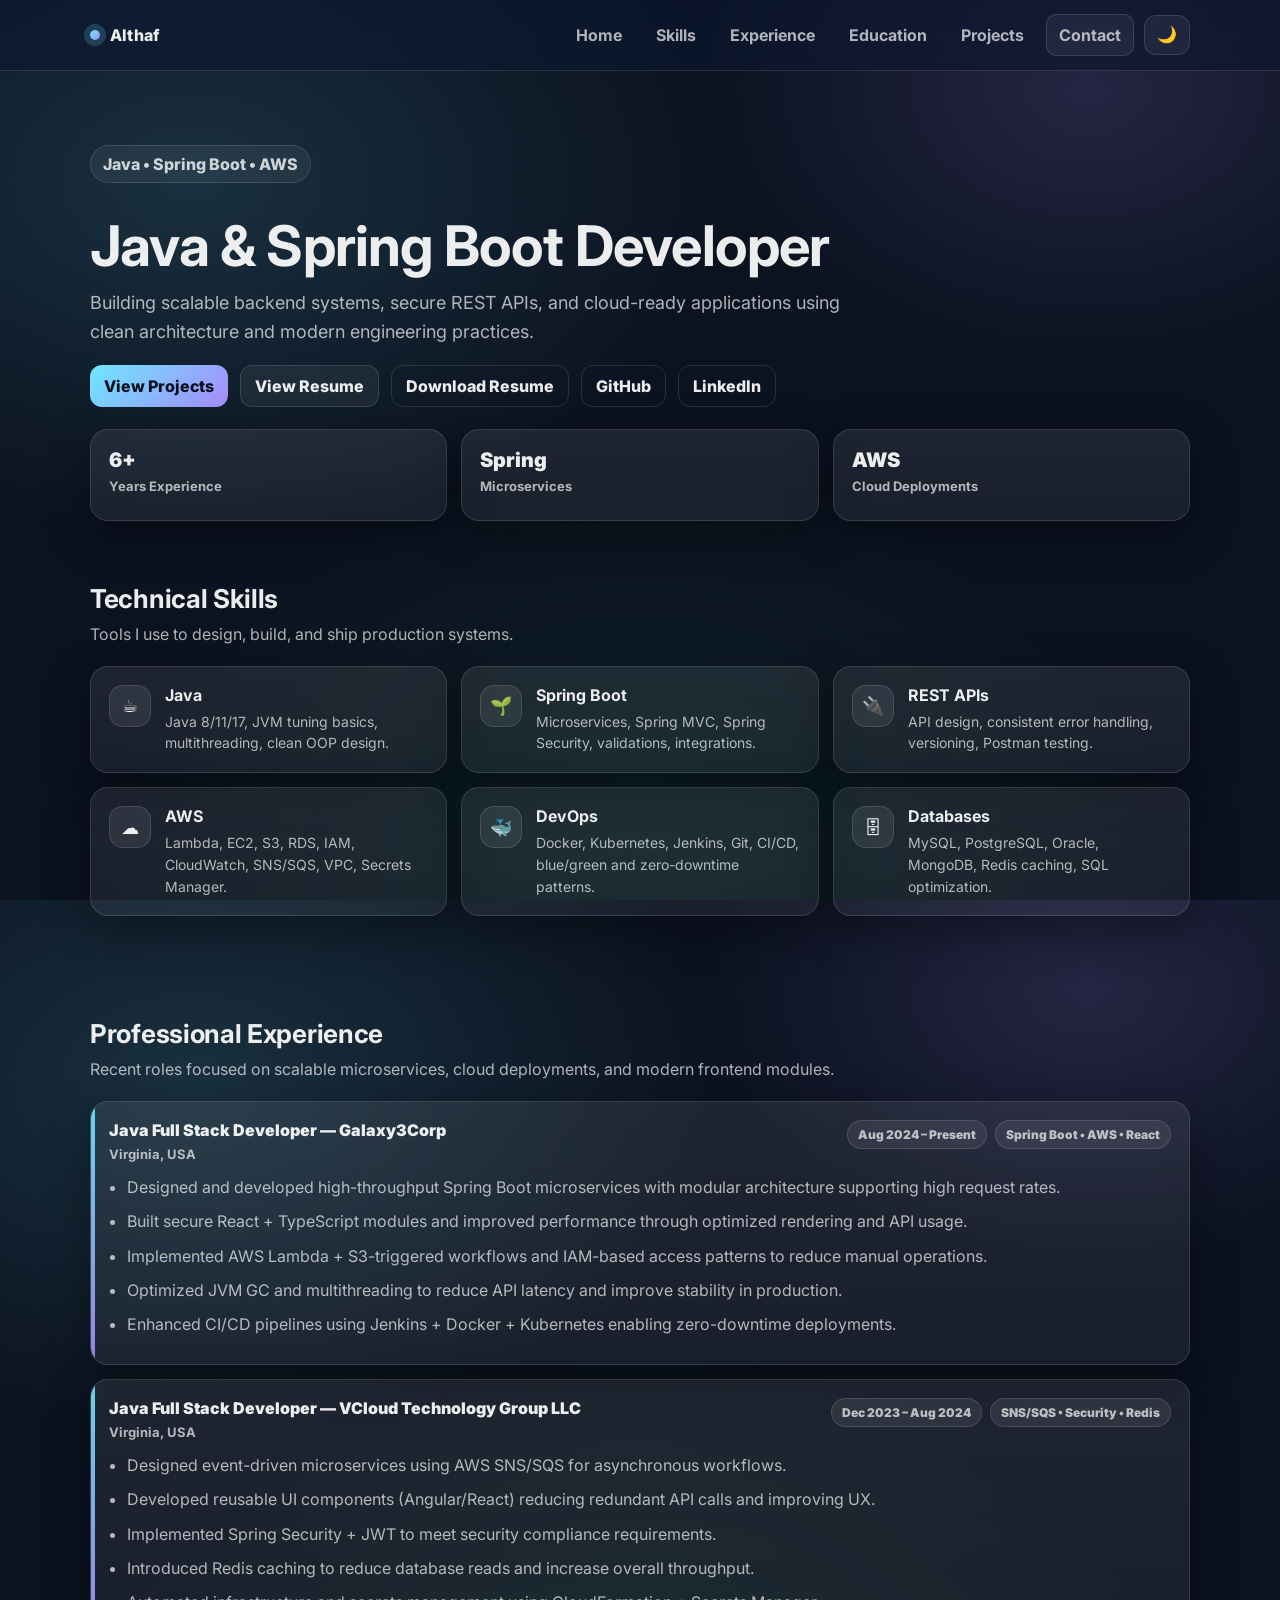
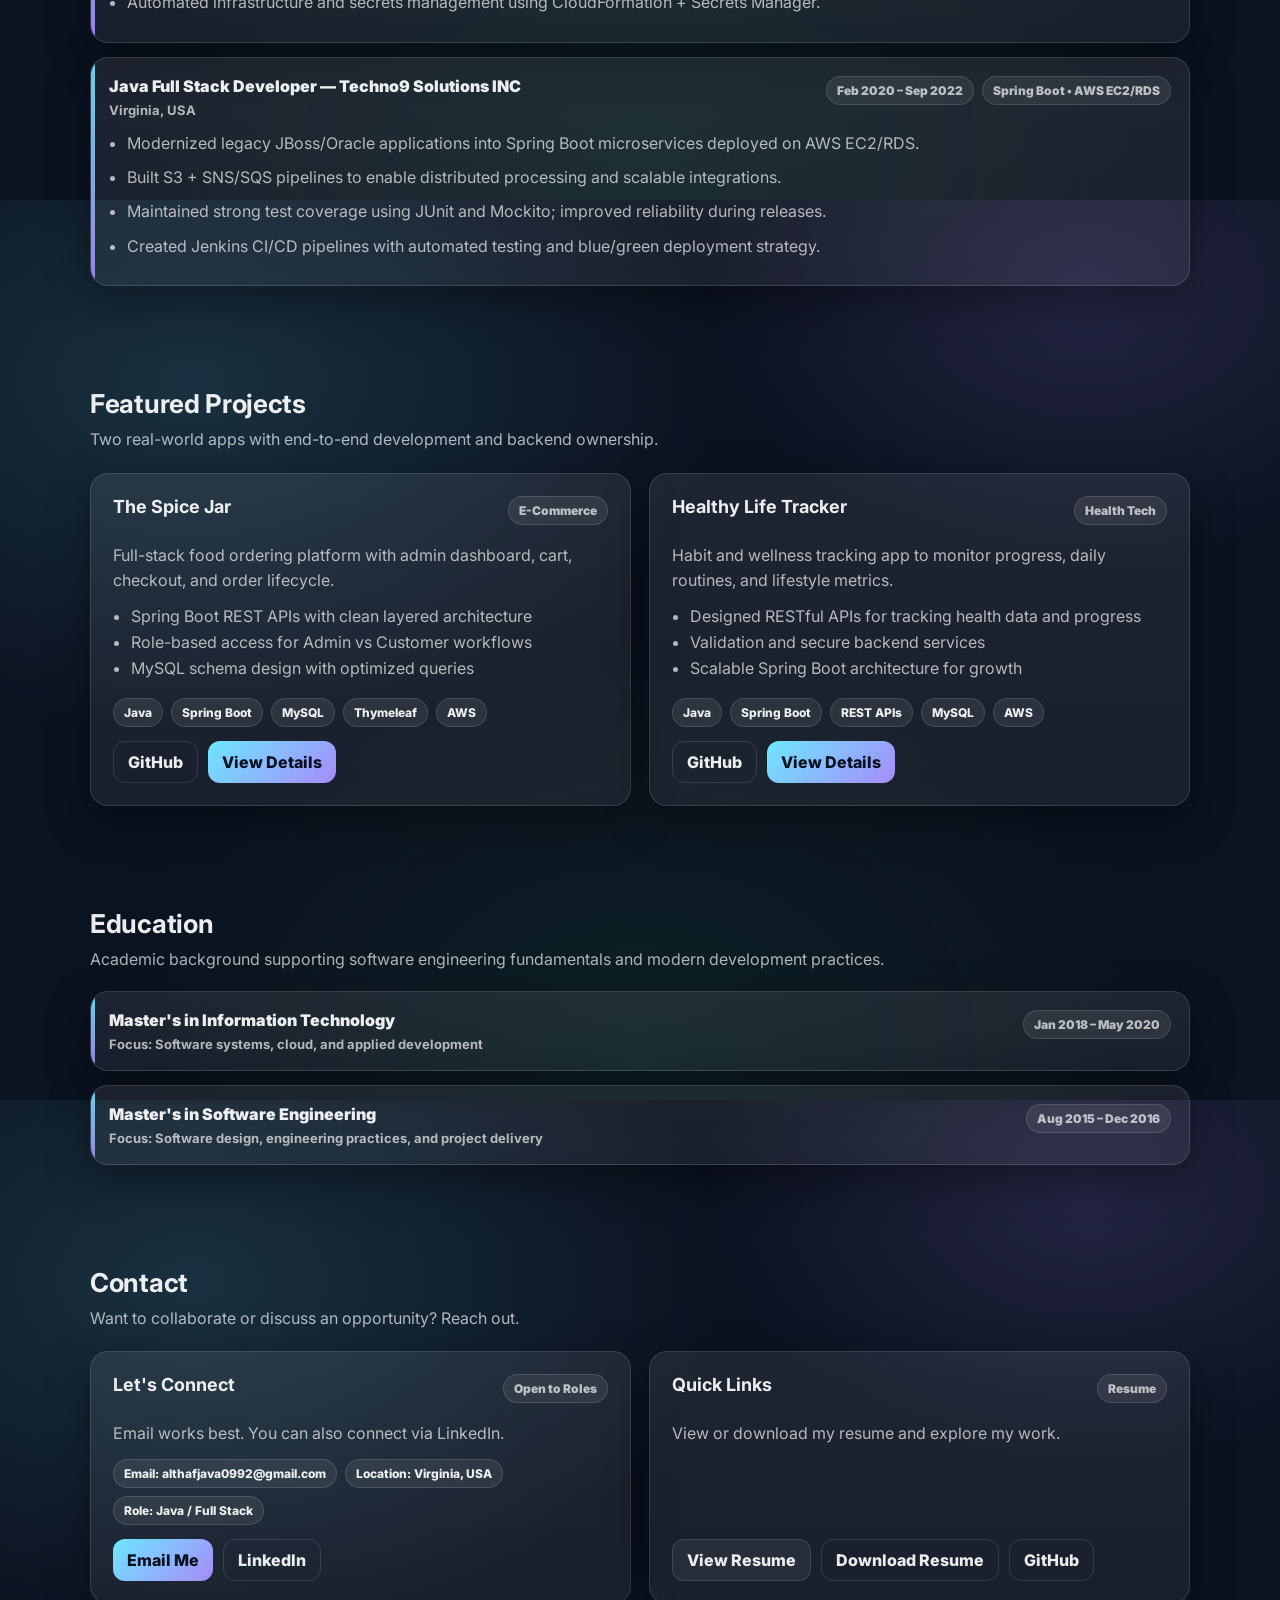
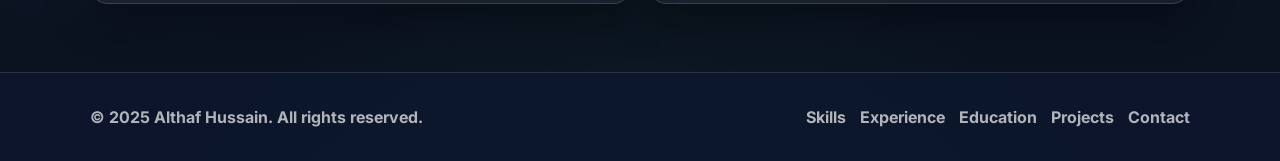
==== index.html @ b6ae2d22 "added github page coded" ====
<!DOCTYPE html>
<html lang="en">
<head>
    <meta charset="UTF-8" />
    <meta name="viewport" content="width=device-width, initial-scale=1.0" />
    <title>Althaf | Java & Spring Boot Developer</title>

    <link rel="preconnect" href="https://fonts.googleapis.com" />
    <link rel="preconnect" href="https://fonts.gstatic.com" crossorigin />
    <link href="https://fonts.googleapis.com/css2?family=Inter:wght@400;600;700&display=swap" rel="stylesheet" />

    <style>
        :root{
            --bg:#0b1220;
            --bg2:#0d1730;
            --card:rgba(255,255,255,.06);
            --card2:rgba(255,255,255,.08);
            --border:rgba(255,255,255,.12);
            --text:rgba(255,255,255,.92);
            --muted:rgba(255,255,255,.68);
            --accent:#6ee7ff;
            --accent2:#a78bfa;
            --shadow:0 14px 44px rgba(0,0,0,.35);
            --radius:18px;
            --ring:rgba(110,231,255,.22);
        }

        [data-theme="light"]{
            --bg:#f7f8fc;
            --bg2:#ffffff;
            --card:rgba(10,20,40,.05);
            --card2:rgba(10,20,40,.07);
            --border:rgba(10,20,40,.12);
            --text:rgba(10,20,40,.92);
            --muted:rgba(10,20,40,.62);
            --shadow:0 14px 44px rgba(10,20,40,.12);
            --ring:rgba(10,20,40,.14);
        }

        *{box-sizing:border-box}
        html,body{height:100%}
        body{
            margin:0;
            font-family:Inter,system-ui,-apple-system,Segoe UI,Roboto,Arial,sans-serif;
            color:var(--text);
            overflow-x:hidden;
            background:
                    radial-gradient(900px 600px at 15% 20%, rgba(110,231,255,.14), transparent 60%),
                    radial-gradient(700px 500px at 85% 10%, rgba(167,139,250,.16), transparent 55%),
                    radial-gradient(900px 700px at 50% 95%, rgba(34,197,94,.08), transparent 60%),
                    var(--bg);
        }

        a{color:inherit;text-decoration:none}
        .container{width:min(1100px,92%);margin:0 auto}
        .sr-only{position:absolute;left:-9999px}

        /* NAVBAR */
        .navbar{
            position:sticky;top:0;z-index:50;
            backdrop-filter:blur(14px);
            background:color-mix(in srgb, var(--bg2) 65%, transparent);
            border-bottom:1px solid var(--border);
        }
        .nav-container{
            display:flex;align-items:center;justify-content:space-between;
            padding:14px 0;
            gap:14px;
        }
        .brand{
            display:flex;align-items:center;gap:10px;font-weight:800;
            letter-spacing:.2px;
        }
        .brand-dot{
            width:10px;height:10px;border-radius:999px;
            background:linear-gradient(135deg,var(--accent),var(--accent2));
            box-shadow:0 0 0 6px color-mix(in srgb, var(--accent) 18%, transparent);
        }
        .nav-links{
            display:flex;align-items:center;gap:10px;flex-wrap:wrap;
            justify-content:flex-end;
        }
        .nav-links a{
            color:var(--muted);
            font-weight:700;
            padding:10px 12px;
            border-radius:10px;
            transition:all .2s ease;
        }
        .nav-links a:hover{color:var(--text);background:var(--card)}
        .nav-actions{display:flex;gap:10px;align-items:center}

        /* Buttons */
        .btn{
            display:inline-flex;align-items:center;justify-content:center;gap:8px;
            padding:10px 14px;border-radius:12px;
            font-weight:800;
            border:1px solid var(--border);
            background:var(--card);
            transition:transform .15s ease, background .2s ease, border-color .2s ease;
            cursor:pointer;
            user-select:none;
        }
        .btn:hover{transform:translateY(-1px);background:var(--card2)}
        .btn.primary{
            border:none;color:#07111f;
            background:linear-gradient(135deg,var(--accent),var(--accent2));
        }
        .btn.ghost{background:transparent}
        .btn:focus{outline:none;box-shadow:0 0 0 4px var(--ring)}

        /* Toggle */
        .toggle{
            width:46px;height:40px;
            border-radius:12px;border:1px solid var(--border);
            background:var(--card);
            display:inline-flex;align-items:center;justify-content:center;
            cursor:pointer;
            transition:background .2s ease;
        }
        .toggle:hover{background:var(--card2)}
        .toggle span{font-size:16px;line-height:1}

        /* HERO */
        .hero{padding:58px 0 28px}
        .badge{
            display:inline-block;
            padding:8px 12px;border-radius:999px;
            border:1px solid var(--border);
            background:var(--card);
            font-weight:800;
            color:color-mix(in srgb, var(--text) 85%, transparent);
        }
        h1{
            font-size:clamp(34px,5vw,56px);
            margin:18px 0 12px;
            line-height:1.05;
            letter-spacing:-.8px;
        }
        .subtitle{
            max-width:780px;
            color:var(--muted);
            font-size:18px;
            line-height:1.65;
            margin:0;
        }
        .cta-row{display:flex;gap:12px;flex-wrap:wrap;margin-top:18px}

        .stats{
            margin-top:22px;
            display:grid;
            grid-template-columns:repeat(auto-fit,minmax(240px,1fr));
            gap:14px;
        }
        .stat{
            border:1px solid var(--border);
            background:linear-gradient(180deg, var(--card2), var(--card));
            border-radius:var(--radius);
            padding:18px;
            box-shadow:var(--shadow);
            min-height:92px;
        }
        .stat-number{font-size:20px;font-weight:900}
        .stat-label{margin-top:6px;color:var(--muted);font-weight:700;font-size:13px}

        /* SECTIONS */
        .section{padding:34px 0 68px}
        .section-head{margin-bottom:16px}
        .section-head h2{margin:0;font-size:26px;letter-spacing:-.3px}
        .section-head p{margin:8px 0 0;color:var(--muted);line-height:1.6}

        /* Skills */
        .skills-grid{
            display:grid;
            grid-template-columns:repeat(auto-fit,minmax(280px,1fr));
            gap:14px;margin-top:18px;
        }
        .skill-card{
            display:flex;gap:14px;
            padding:18px;
            border-radius:var(--radius);
            border:1px solid var(--border);
            background:linear-gradient(180deg, var(--card2), var(--card));
            box-shadow:var(--shadow);
            min-height:96px;
            transition:transform .15s ease, border-color .2s ease;
        }
        .skill-card:hover{
            transform:translateY(-2px);
            border-color:color-mix(in srgb, var(--text) 20%, var(--border));
        }
        .icon{
            width:42px;height:42px;flex:0 0 42px;
            border-radius:14px;
            display:flex;align-items:center;justify-content:center;
            border:1px solid var(--border);
            background:var(--card2);
            font-size:18px;
        }
        .skill-card h3{margin:0 0 6px;font-size:16px}
        .skill-card p{margin:0;color:var(--muted);font-size:14px;line-height:1.55}

        /* Projects */
        .projects-grid{
            display:grid;
            grid-template-columns:repeat(auto-fit,minmax(320px,1fr));
            gap:18px;margin-top:20px;
        }
        .project-card{
            border:1px solid var(--border);
            background:linear-gradient(180deg, var(--card2), var(--card));
            border-radius:var(--radius);
            padding:22px;
            box-shadow:var(--shadow);
            display:flex;flex-direction:column;
            transition:transform .15s ease, border-color .2s ease;
        }
        .project-card:hover{
            transform:translateY(-2px);
            border-color:color-mix(in srgb, var(--text) 20%, var(--border));
        }
        .project-header{
            display:flex;justify-content:space-between;align-items:flex-start;
            gap:12px;margin-bottom:8px;
        }
        .project-header h3{margin:0;font-size:18px}
        .project-tag{
            font-size:12px;font-weight:900;
            padding:6px 10px;border-radius:999px;
            background:var(--card2);
            border:1px solid var(--border);
            color:var(--muted);
            white-space:nowrap;
        }
        .project-desc{color:var(--muted);line-height:1.6;margin:10px 0 12px}
        .project-points{margin:0 0 14px;padding-left:18px;color:var(--muted)}
        .project-points li{margin-bottom:6px}
        .tech-stack{display:flex;flex-wrap:wrap;gap:8px;margin:0 0 14px}
        .chip{
            font-size:12px;font-weight:800;
            padding:6px 10px;border-radius:999px;
            border:1px solid var(--border);
            background:var(--card2);
        }
        .project-actions{display:flex;gap:10px;flex-wrap:wrap;margin-top:auto}

        /* NEW: Experience + Education (timeline cards) */
        .timeline{
            margin-top:18px;
            display:grid;
            gap:14px;
        }
        .timeline-item{
            border:1px solid var(--border);
            background:linear-gradient(180deg, var(--card2), var(--card));
            border-radius:var(--radius);
            padding:18px;
            box-shadow:var(--shadow);
            position:relative;
            overflow:hidden;
        }
        .timeline-item::before{
            content:"";
            position:absolute;
            left:0;top:0;bottom:0;
            width:4px;
            background:linear-gradient(180deg,var(--accent),var(--accent2));
            opacity:.9;
        }
        .role-row{
            display:flex;
            justify-content:space-between;
            align-items:flex-start;
            gap:14px;
            flex-wrap:wrap;
        }
        .role-title{margin:0;font-size:16px;font-weight:900}
        .role-sub{
            margin:6px 0 0;
            color:var(--muted);
            font-weight:700;
            font-size:13px;
        }
        .role-meta{
            display:flex;
            gap:8px;
            flex-wrap:wrap;
            align-items:center;
            justify-content:flex-end;
        }
        .pill{
            font-size:12px;
            font-weight:900;
            padding:6px 10px;
            border-radius:999px;
            border:1px solid var(--border);
            background:var(--card2);
            color:var(--muted);
            white-space:nowrap;
        }
        .bullets{
            margin:12px 0 0;
            padding-left:18px;
            color:var(--muted);
            line-height:1.65;
        }
        .bullets li{margin-bottom:8px}

        /* Footer */
        .footer{
            border-top:1px solid var(--border);
            background:color-mix(in srgb, var(--bg2) 70%, transparent);
        }
        .footer-inner{
            display:flex;justify-content:space-between;align-items:center;
            gap:14px;flex-wrap:wrap;
            padding:18px 0;
            color:var(--muted);
            font-weight:700;
        }
        .footer-links{display:flex;gap:14px;flex-wrap:wrap}
        .footer-links a:hover{color:var(--text)}

        @media (max-width: 720px){ .nav-links a:not(.btn){display:none} }
    </style>
</head>

<body>
<header class="navbar">
    <div class="container nav-container">
        <a class="brand" href="#home">
            <span class="brand-dot"></span>
            <span>Althaf</span>
        </a>

        <div class="nav-actions">
            <nav class="nav-links" aria-label="Primary">
                <a href="#home">Home</a>
                <a href="#skills">Skills</a>
                <a href="#experience">Experience</a>
                <a href="#education">Education</a>
                <a href="projects.html">Projects</a>
                <a href="contact.html" class="btn">Contact</a>
            </nav>

            <button id="themeToggle" class="toggle" aria-label="Toggle dark/light mode" title="Toggle theme">
                <span id="themeIcon">🌙</span>
            </button>
        </div>
    </div>
</header>

<main id="home">
    <!-- HERO -->
    <section class="hero">
        <div class="container">
            <p class="badge">Java • Spring Boot • AWS</p>
            <h1>Java & Spring Boot Developer</h1>
            <p class="subtitle">
                Building scalable backend systems, secure REST APIs, and cloud-ready applications using clean architecture and modern engineering practices.
            </p>

            <div class="cta-row">
                <a class="btn primary" href="projects.html">View Projects</a>
                <a class="btn" href="resume/Althaf_Hussain_Shaik_Modern_Format.pdf" target="_blank" rel="noopener">View Resume</a>
                <a class="btn ghost" href="resume/Althaf_Hussain_Shaik_Modern_Format.pdf" download>Download Resume</a>
                <a class="btn ghost" href="https://github.com/althafshaik0992" target="_blank" rel="noopener">GitHub</a>
                <a class="btn ghost" href="https://www.linkedin.com/in/althaf-hussain-shaik" target="_blank" rel="noopener">LinkedIn</a>
            </div>

            <div class="stats">
                <div class="stat">
                    <div class="stat-number">6+</div>
                    <div class="stat-label">Years Experience</div>
                </div>
                <div class="stat">
                    <div class="stat-number">Spring</div>
                    <div class="stat-label">Microservices</div>
                </div>
                <div class="stat">
                    <div class="stat-number">AWS</div>
                    <div class="stat-label">Cloud Deployments</div>
                </div>
            </div>
        </div>
    </section>

    <!-- SKILLS -->
    <section class="section" id="skills">
        <div class="container">
            <div class="section-head">
                <h2>Technical Skills</h2>
                <p>Tools I use to design, build, and ship production systems.</p>
            </div>

            <div class="skills-grid">
                <div class="skill-card">
                    <div class="icon">☕</div>
                    <div>
                        <h3>Java</h3>
                        <p>Java 8/11/17, JVM tuning basics, multithreading, clean OOP design.</p>
                    </div>
                </div>

                <div class="skill-card">
                    <div class="icon">🌱</div>
                    <div>
                        <h3>Spring Boot</h3>
                        <p>Microservices, Spring MVC, Spring Security, validations, integrations.</p>
                    </div>
                </div>

                <div class="skill-card">
                    <div class="icon">🔌</div>
                    <div>
                        <h3>REST APIs</h3>
                        <p>API design, consistent error handling, versioning, Postman testing.</p>
                    </div>
                </div>

                <div class="skill-card">
                    <div class="icon">☁</div>
                    <div>
                        <h3>AWS</h3>
                        <p>Lambda, EC2, S3, RDS, IAM, CloudWatch, SNS/SQS, VPC, Secrets Manager.</p>
                    </div>
                </div>

                <div class="skill-card">
                    <div class="icon">🐳</div>
                    <div>
                        <h3>DevOps</h3>
                        <p>Docker, Kubernetes, Jenkins, Git, CI/CD, blue/green and zero-downtime patterns.</p>
                    </div>
                </div>

                <div class="skill-card">
                    <div class="icon">🗄</div>
                    <div>
                        <h3>Databases</h3>
                        <p>MySQL, PostgreSQL, Oracle, MongoDB, Redis caching, SQL optimization.</p>
                    </div>
                </div>
            </div>
        </div>
    </section>

    <!-- EXPERIENCE -->
    <section class="section" id="experience">
        <div class="container">
            <div class="section-head">
                <h2>Professional Experience</h2>
                <p>Recent roles focused on scalable microservices, cloud deployments, and modern frontend modules.</p>
            </div>

            <div class="timeline">
                <div class="timeline-item">
                    <div class="role-row">
                        <div>
                            <h3 class="role-title">Java Full Stack Developer — Galaxy3Corp</h3>
                            <div class="role-sub">Virginia, USA</div>
                        </div>
                        <div class="role-meta">
                            <span class="pill">Aug 2024 – Present</span>
                            <span class="pill">Spring Boot • AWS • React</span>
                        </div>
                    </div>
                    <ul class="bullets">
                        <li>Designed and developed high-throughput Spring Boot microservices with modular architecture supporting high request rates.</li>
                        <li>Built secure React + TypeScript modules and improved performance through optimized rendering and API usage.</li>
                        <li>Implemented AWS Lambda + S3-triggered workflows and IAM-based access patterns to reduce manual operations.</li>
                        <li>Optimized JVM GC and multithreading to reduce API latency and improve stability in production.</li>
                        <li>Enhanced CI/CD pipelines using Jenkins + Docker + Kubernetes enabling zero-downtime deployments.</li>
                    </ul>
                </div>

                <div class="timeline-item">
                    <div class="role-row">
                        <div>
                            <h3 class="role-title">Java Full Stack Developer — VCloud Technology Group LLC</h3>
                            <div class="role-sub">Virginia, USA</div>
                        </div>
                        <div class="role-meta">
                            <span class="pill">Dec 2023 – Aug 2024</span>
                            <span class="pill">SNS/SQS • Security • Redis</span>
                        </div>
                    </div>
                    <ul class="bullets">
                        <li>Designed event-driven microservices using AWS SNS/SQS for asynchronous workflows.</li>
                        <li>Developed reusable UI components (Angular/React) reducing redundant API calls and improving UX.</li>
                        <li>Implemented Spring Security + JWT to meet security compliance requirements.</li>
                        <li>Introduced Redis caching to reduce database reads and increase overall throughput.</li>
                        <li>Automated infrastructure and secrets management using CloudFormation + Secrets Manager.</li>
                    </ul>
                </div>

                <div class="timeline-item">
                    <div class="role-row">
                        <div>
                            <h3 class="role-title">Java Full Stack Developer — Techno9 Solutions INC</h3>
                            <div class="role-sub">Virginia, USA</div>
                        </div>
                        <div class="role-meta">
                            <span class="pill">Feb 2020 – Sep 2022</span>
                            <span class="pill">Spring Boot • AWS EC2/RDS</span>
                        </div>
                    </div>
                    <ul class="bullets">
                        <li>Modernized legacy JBoss/Oracle applications into Spring Boot microservices deployed on AWS EC2/RDS.</li>
                        <li>Built S3 + SNS/SQS pipelines to enable distributed processing and scalable integrations.</li>
                        <li>Maintained strong test coverage using JUnit and Mockito; improved reliability during releases.</li>
                        <li>Created Jenkins CI/CD pipelines with automated testing and blue/green deployment strategy.</li>
                    </ul>
                </div>
            </div>
        </div>
    </section>

    <!-- PROJECTS -->
    <section class="section" id="projects">
        <div class="container">
            <div class="section-head">
                <h2>Featured Projects</h2>
                <p>Two real-world apps with end-to-end development and backend ownership.</p>
            </div>

            <div class="projects-grid">
                <!-- Project 1 -->
                <article class="project-card">
                    <div class="project-header">
                        <h3>The Spice Jar</h3>
                        <span class="project-tag">E-Commerce</span>
                    </div>

                    <p class="project-desc">
                        Full-stack food ordering platform with admin dashboard, cart, checkout, and order lifecycle.
                    </p>

                    <ul class="project-points">
                        <li>Spring Boot REST APIs with clean layered architecture</li>
                        <li>Role-based access for Admin vs Customer workflows</li>
                        <li>MySQL schema design with optimized queries</li>
                    </ul>

                    <div class="tech-stack">
                        <span class="chip">Java</span>
                        <span class="chip">Spring Boot</span>
                        <span class="chip">MySQL</span>
                        <span class="chip">Thymeleaf</span>
                        <span class="chip">AWS</span>
                    </div>

                    <div class="project-actions">
                        <a class="btn ghost" href="https://github.com/althafshaik0992" target="_blank" rel="noopener">GitHub</a>
                        <a class="btn primary" href="projects.html">View Details</a>
                    </div>
                </article>

                <!-- Project 2 -->
                <article class="project-card">
                    <div class="project-header">
                        <h3>Healthy Life Tracker</h3>
                        <span class="project-tag">Health Tech</span>
                    </div>

                    <p class="project-desc">
                        Habit and wellness tracking app to monitor progress, daily routines, and lifestyle metrics.
                    </p>

                    <ul class="project-points">
                        <li>Designed RESTful APIs for tracking health data and progress</li>
                        <li>Validation and secure backend services</li>
                        <li>Scalable Spring Boot architecture for growth</li>
                    </ul>

                    <div class="tech-stack">
                        <span class="chip">Java</span>
                        <span class="chip">Spring Boot</span>
                        <span class="chip">REST APIs</span>
                        <span class="chip">MySQL</span>
                        <span class="chip">AWS</span>
                    </div>

                    <div class="project-actions">
                        <a class="btn ghost" href="https://github.com/althafshaik0992" target="_blank" rel="noopener">GitHub</a>
                        <a class="btn primary" href="projects.html">View Details</a>
                    </div>
                </article>
            </div>
        </div>
    </section>

    <!-- EDUCATION -->
    <section class="section" id="education">
        <div class="container">
            <div class="section-head">
                <h2>Education</h2>
                <p>Academic background supporting software engineering fundamentals and modern development practices.</p>
            </div>

            <div class="timeline">
                <div class="timeline-item">
                    <div class="role-row">
                        <div>
                            <h3 class="role-title">Master's in Information Technology</h3>
                            <div class="role-sub">Focus: Software systems, cloud, and applied development</div>
                        </div>
                        <div class="role-meta">
                            <span class="pill">Jan 2018 – May 2020</span>
                        </div>
                    </div>
                </div>

                <div class="timeline-item">
                    <div class="role-row">
                        <div>
                            <h3 class="role-title">Master's in Software Engineering</h3>
                            <div class="role-sub">Focus: Software design, engineering practices, and project delivery</div>
                        </div>
                        <div class="role-meta">
                            <span class="pill">Aug 2015 – Dec 2016</span>
                        </div>
                    </div>
                </div>
            </div>
        </div>
    </section>

    <!-- CONTACT -->
    <section class="section" id="contact">
        <div class="container">
            <div class="section-head">
                <h2>Contact</h2>
                <p>Want to collaborate or discuss an opportunity? Reach out.</p>
            </div>

            <div class="projects-grid">
                <div class="project-card">
                    <div class="project-header">
                        <h3>Let's Connect</h3>
                        <span class="project-tag">Open to Roles</span>
                    </div>

                    <p class="project-desc">Email works best. You can also connect via LinkedIn.</p>

                    <div class="tech-stack">
                        <span class="chip">Email: althafjava0992@gmail.com</span>
                        <span class="chip">Location: Virginia, USA</span>
                        <span class="chip">Role: Java / Full Stack</span>
                    </div>

                    <div class="project-actions">
                        <a class="btn primary" href="mailto:althafjava0992@gmail.com">Email Me</a>
                        <a class="btn ghost" href="https://www.linkedin.com/in/althaf-hussain-shaik" target="_blank" rel="noopener">LinkedIn</a>
                    </div>
                </div>

                <div class="project-card">
                    <div class="project-header">
                        <h3>Quick Links</h3>
                        <span class="project-tag">Resume</span>
                    </div>

                    <p class="project-desc">View or download my resume and explore my work.</p>

                    <div class="project-actions">
                        <a class="btn" href="resume/Althaf_Hussain_Shaik_Modern_Format.pdf" target="_blank" rel="noopener">View Resume</a>
                        <a class="btn ghost" href="resume/Althaf_Hussain_Shaik_Modern_Format.pdf" download>Download Resume</a>
                        <a class="btn ghost" href="https://github.com/althafshaik0992" target="_blank" rel="noopener">GitHub</a>
                    </div>
                </div>
            </div>
        </div>
    </section>
</main>

<footer class="footer">
    <div class="container footer-inner">
        <p>© 2025 Althaf Hussain. All rights reserved.</p>
        <div class="footer-links">
            <a href="#skills">Skills</a>
            <a href="#experience">Experience</a>
            <a href="#education">Education</a>
            <a href="#projects">Projects</a>
            <a href="#contact">Contact</a>
        </div>
    </div>
</footer>

<script>
    // Theme Toggle
    const root = document.documentElement;
    const toggleBtn = document.getElementById('themeToggle');
    const icon = document.getElementById('themeIcon');

    const savedTheme = localStorage.getItem('theme');
    if (savedTheme === 'light') {
        root.setAttribute('data-theme', 'light');
        icon.textContent = '☀️';
    } else {
        root.setAttribute('data-theme', 'dark');
        icon.textContent = '🌙';
    }

    toggleBtn.addEventListener('click', () => {
        const isLight = root.getAttribute('data-theme') === 'light';
        if (isLight) {
            root.setAttribute('data-theme', 'dark');
            localStorage.setItem('theme', 'dark');
            icon.textContent = '🌙';
        } else {
            root.setAttribute('data-theme', 'light');
            localStorage.setItem('theme', 'light');
            icon.textContent = '☀️';
        }
    });
</script>
</body>
</html>
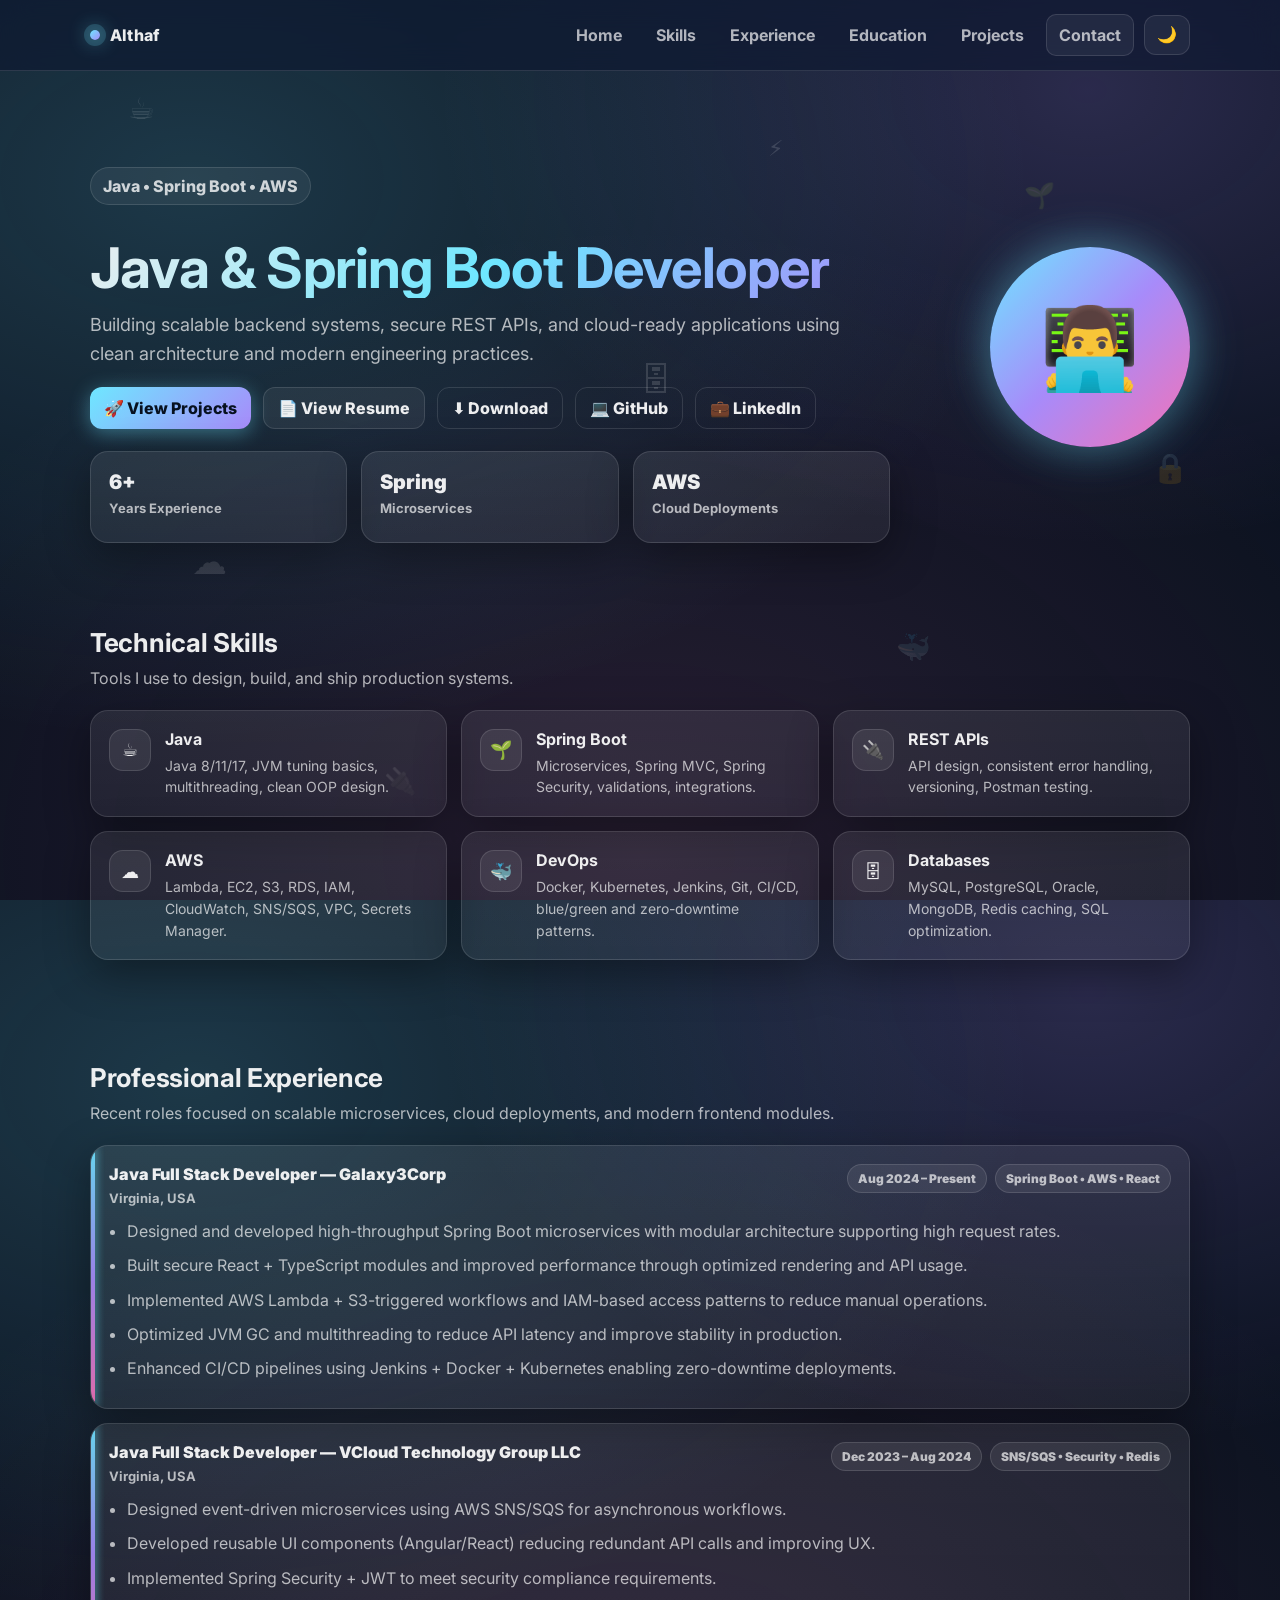
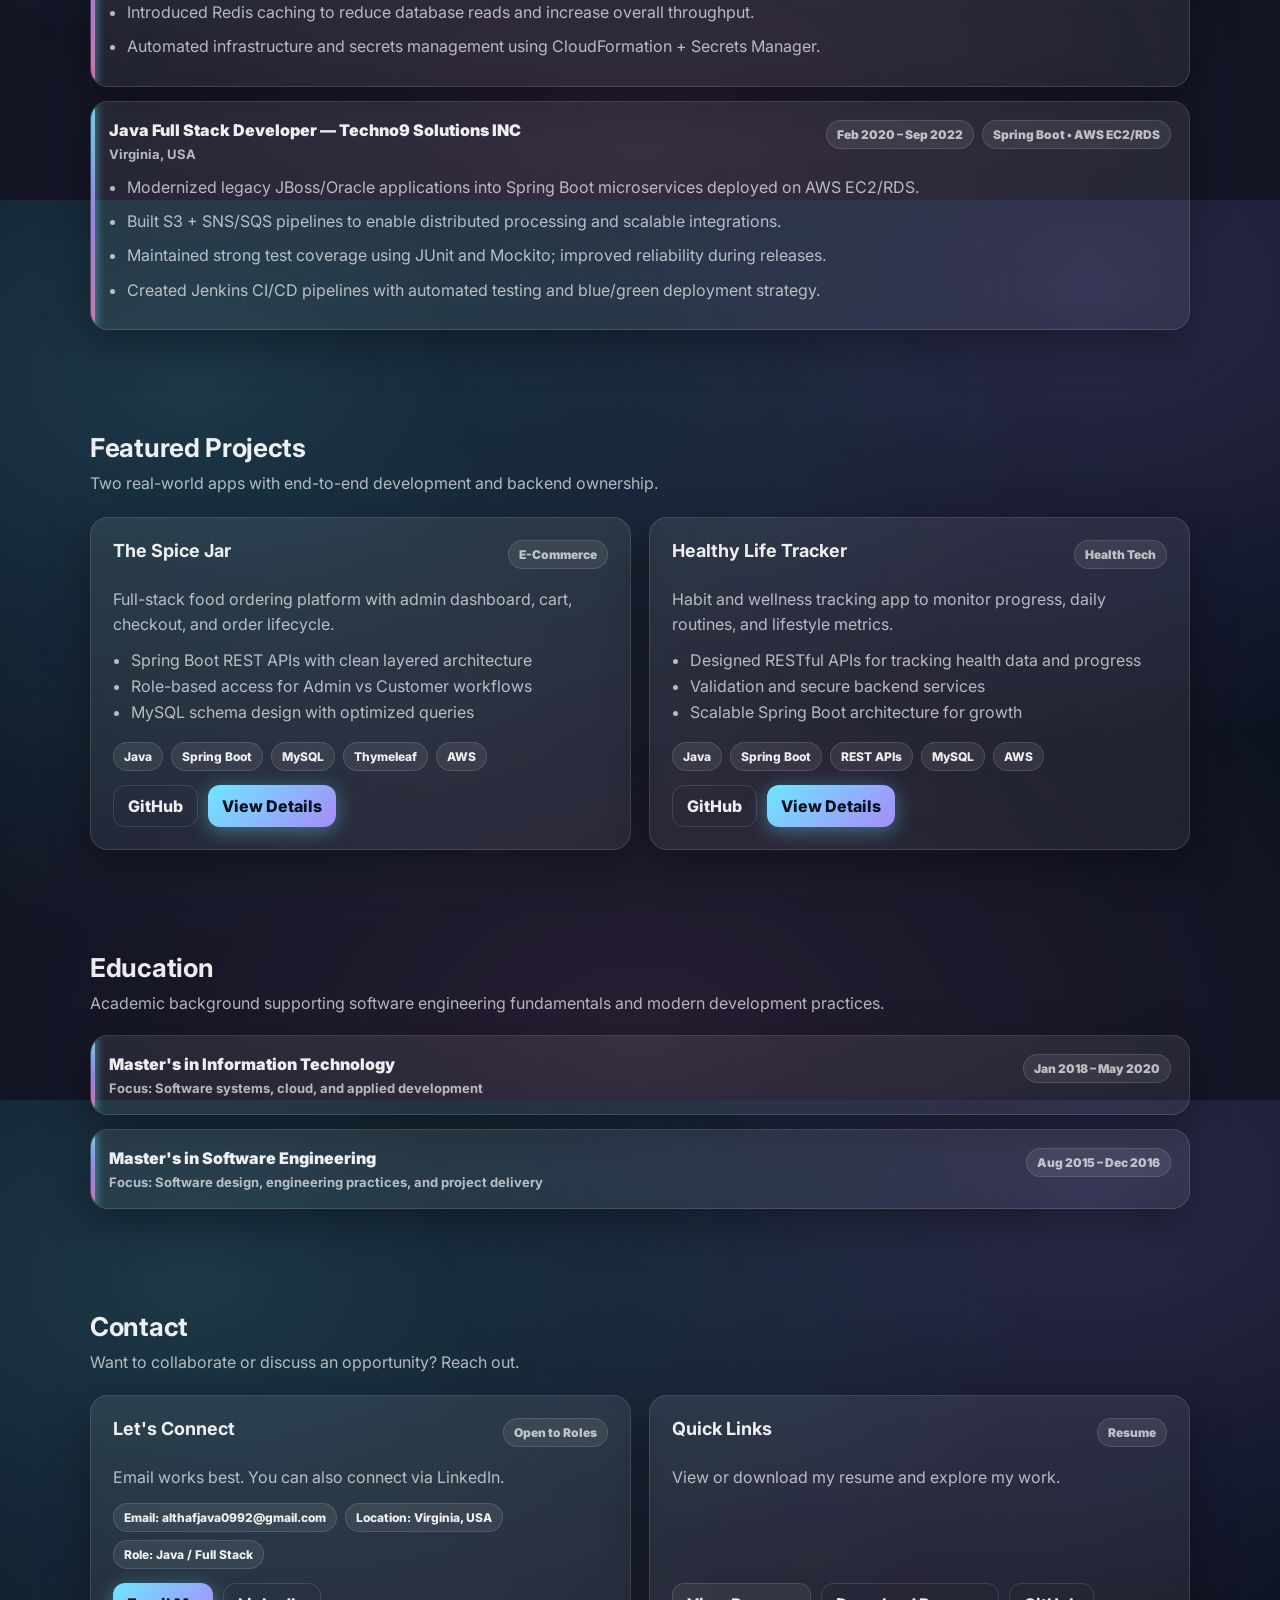
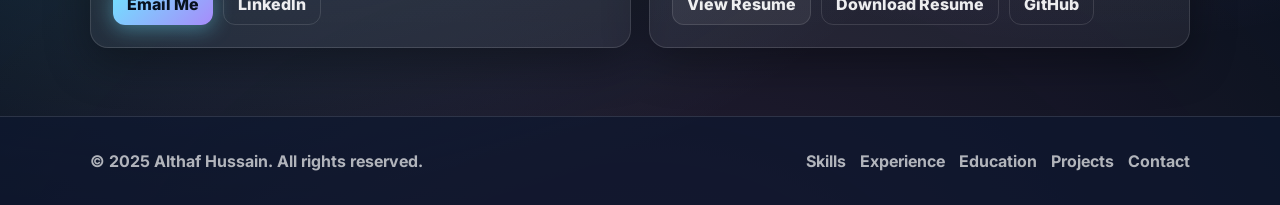
==== commit f0d7fba0: "added github page coded" ====
--- a/index.html
+++ b/index.html
@@ -20,7 +20,9 @@
             --muted:rgba(255,255,255,.68);
             --accent:#6ee7ff;
             --accent2:#a78bfa;
+            --accent3:#f472b6;
             --shadow:0 14px 44px rgba(0,0,0,.35);
+            --shadow-glow:0 0 40px rgba(110,231,255,.3);
             --radius:18px;
             --ring:rgba(110,231,255,.22);
         }
@@ -45,15 +47,48 @@
             color:var(--text);
             overflow-x:hidden;
             background:
-                    radial-gradient(900px 600px at 15% 20%, rgba(110,231,255,.14), transparent 60%),
-                    radial-gradient(700px 500px at 85% 10%, rgba(167,139,250,.16), transparent 55%),
-                    radial-gradient(900px 700px at 50% 95%, rgba(34,197,94,.08), transparent 60%),
+                    radial-gradient(1200px 800px at 15% 20%, rgba(110,231,255,.18), transparent 70%),
+                    radial-gradient(1000px 700px at 85% 10%, rgba(167,139,250,.2), transparent 65%),
+                    radial-gradient(1200px 900px at 50% 95%, rgba(244,114,182,.12), transparent 70%),
                     var(--bg);
+            scroll-behavior: smooth;
         }
 
         a{color:inherit;text-decoration:none}
         .container{width:min(1100px,92%);margin:0 auto}
         .sr-only{position:absolute;left:-9999px}
+
+        /* Floating Icons Animation */
+        .floating-icons{
+            position:fixed;
+            top:0;
+            left:0;
+            width:100%;
+            height:100%;
+            pointer-events:none;
+            z-index:-1;
+            overflow:hidden;
+        }
+        .floating-icon{
+            position:absolute;
+            font-size:24px;
+            opacity:.15;
+            animation:float 20s infinite ease-in-out;
+        }
+        @keyframes float{
+            0%,100%{transform:translateY(0) rotate(0deg);}
+            25%{transform:translateY(-30px) rotate(90deg);}
+            50%{transform:translateY(-60px) rotate(180deg);}
+            75%{transform:translateY(-30px) rotate(270deg);}
+        }
+        .floating-icon:nth-child(1){top:10%;left:10%;animation-delay:0s;font-size:30px;}
+        .floating-icon:nth-child(2){top:20%;left:80%;animation-delay:2s;font-size:25px;}
+        .floating-icon:nth-child(3){top:60%;left:15%;animation-delay:4s;font-size:35px;}
+        .floating-icon:nth-child(4){top:70%;left:70%;animation-delay:6s;font-size:28px;}
+        .floating-icon:nth-child(5){top:40%;left:50%;animation-delay:8s;font-size:32px;}
+        .floating-icon:nth-child(6){top:85%;left:30%;animation-delay:10s;font-size:26px;}
+        .floating-icon:nth-child(7){top:15%;left:60%;animation-delay:12s;font-size:22px;}
+        .floating-icon:nth-child(8){top:50%;left:90%;animation-delay:14s;font-size:29px;}
 
         /* NAVBAR */
         .navbar{
@@ -74,7 +109,13 @@
         .brand-dot{
             width:10px;height:10px;border-radius:999px;
             background:linear-gradient(135deg,var(--accent),var(--accent2));
-            box-shadow:0 0 0 6px color-mix(in srgb, var(--accent) 18%, transparent);
+            box-shadow:0 0 0 6px color-mix(in srgb, var(--accent) 18%, transparent),
+                       0 0 20px var(--accent);
+            animation:pulse 2s infinite;
+        }
+        @keyframes pulse{
+            0%,100%{box-shadow:0 0 0 6px color-mix(in srgb, var(--accent) 18%, transparent),0 0 20px var(--accent);}
+            50%{box-shadow:0 0 0 10px color-mix(in srgb, var(--accent) 18%, transparent),0 0 30px var(--accent);}
         }
         .nav-links{
             display:flex;align-items:center;gap:10px;flex-wrap:wrap;
@@ -101,10 +142,15 @@
             cursor:pointer;
             user-select:none;
         }
-        .btn:hover{transform:translateY(-1px);background:var(--card2)}
+        .btn:hover{transform:translateY(-2px);background:var(--card2);box-shadow:var(--shadow-glow);}
         .btn.primary{
             border:none;color:#07111f;
             background:linear-gradient(135deg,var(--accent),var(--accent2));
+            box-shadow:0 4px 20px rgba(110,231,255,.4);
+        }
+        .btn.primary:hover{
+            box-shadow:0 6px 30px rgba(110,231,255,.6);
+            transform:translateY(-2px);
         }
         .btn.ghost{background:transparent}
         .btn:focus{outline:none;box-shadow:0 0 0 4px var(--ring)}
@@ -122,7 +168,32 @@
         .toggle span{font-size:16px;line-height:1}
 
         /* HERO */
-        .hero{padding:58px 0 28px}
+        .hero{padding:80px 0 50px;position:relative;}
+        .hero-content{
+            display:grid;
+            grid-template-columns:1fr auto;
+            gap:40px;
+            align-items:center;
+        }
+        .hero-text{
+            max-width:800px;
+        }
+        .hero-avatar{
+            width:200px;
+            height:200px;
+            border-radius:50%;
+            background:linear-gradient(135deg,var(--accent),var(--accent2),var(--accent3));
+            display:flex;
+            align-items:center;
+            justify-content:center;
+            font-size:80px;
+            box-shadow:var(--shadow-glow),0 0 60px rgba(110,231,255,.2);
+            animation:avatarFloat 6s ease-in-out infinite;
+        }
+        @keyframes avatarFloat{
+            0%,100%{transform:translateY(0);}
+            50%{transform:translateY(-15px);}
+        }
         .badge{
             display:inline-block;
             padding:8px 12px;border-radius:999px;
@@ -136,6 +207,10 @@
             margin:18px 0 12px;
             line-height:1.05;
             letter-spacing:-.8px;
+            background:linear-gradient(135deg,var(--text),var(--accent),var(--accent2));
+            -webkit-background-clip:text;
+            -webkit-text-fill-color:transparent;
+            background-clip:text;
         }
         .subtitle{
             max-width:780px;
@@ -186,8 +261,15 @@
             transition:transform .15s ease, border-color .2s ease;
         }
         .skill-card:hover{
-            transform:translateY(-2px);
+            transform:translateY(-4px) scale(1.02);
             border-color:color-mix(in srgb, var(--text) 20%, var(--border));
+            box-shadow:var(--shadow-glow);
+        }
+        .icon{
+            transition:transform .3s ease;
+        }
+        .skill-card:hover .icon{
+            transform:rotate(10deg) scale(1.1);
         }
         .icon{
             width:42px;height:42px;flex:0 0 42px;
@@ -216,8 +298,9 @@
             transition:transform .15s ease, border-color .2s ease;
         }
         .project-card:hover{
-            transform:translateY(-2px);
+            transform:translateY(-4px) scale(1.02);
             border-color:color-mix(in srgb, var(--text) 20%, var(--border));
+            box-shadow:var(--shadow-glow);
         }
         .project-header{
             display:flex;justify-content:space-between;align-items:flex-start;
@@ -264,8 +347,13 @@
             position:absolute;
             left:0;top:0;bottom:0;
             width:4px;
-            background:linear-gradient(180deg,var(--accent),var(--accent2));
+            background:linear-gradient(180deg,var(--accent),var(--accent2),var(--accent3));
             opacity:.9;
+            box-shadow:0 0 10px var(--accent);
+        }
+        .timeline-item:hover{
+            transform:translateX(4px);
+            transition:transform .3s ease;
         }
         .role-row{
             display:flex;
@@ -321,11 +409,38 @@
         .footer-links{display:flex;gap:14px;flex-wrap:wrap}
         .footer-links a:hover{color:var(--text)}
 
-        @media (max-width: 720px){ .nav-links a:not(.btn){display:none} }
+        @media (max-width: 720px){
+            .nav-links a:not(.btn){display:none}
+            .hero-content{grid-template-columns:1fr;text-align:center;}
+            .hero-avatar{margin:0 auto;}
+        }
+
+        /* Scroll Animation */
+        .fade-in{
+            opacity:0;
+            transform:translateY(30px);
+            transition:opacity .6s ease,transform .6s ease;
+        }
+        .fade-in.visible{
+            opacity:1;
+            transform:translateY(0);
+        }
     </style>
 </head>
 
 <body>
+<!-- Floating Icons Background -->
+<div class="floating-icons">
+    <div class="floating-icon">☕</div>
+    <div class="floating-icon">🌱</div>
+    <div class="floating-icon">☁</div>
+    <div class="floating-icon">🐳</div>
+    <div class="floating-icon">🗄</div>
+    <div class="floating-icon">🔌</div>
+    <div class="floating-icon">⚡</div>
+    <div class="floating-icon">🔒</div>
+</div>
+
 <header class="navbar">
     <div class="container nav-container">
         <a class="brand" href="#home">
@@ -354,40 +469,45 @@
     <!-- HERO -->
     <section class="hero">
         <div class="container">
-            <p class="badge">Java • Spring Boot • AWS</p>
-            <h1>Java & Spring Boot Developer</h1>
-            <p class="subtitle">
-                Building scalable backend systems, secure REST APIs, and cloud-ready applications using clean architecture and modern engineering practices.
-            </p>
-
-            <div class="cta-row">
-                <a class="btn primary" href="projects.html">View Projects</a>
-                <a class="btn" href="resume/Althaf_Hussain_Shaik_Modern_Format.pdf" target="_blank" rel="noopener">View Resume</a>
-                <a class="btn ghost" href="resume/Althaf_Hussain_Shaik_Modern_Format.pdf" download>Download Resume</a>
-                <a class="btn ghost" href="https://github.com/althafshaik0992" target="_blank" rel="noopener">GitHub</a>
-                <a class="btn ghost" href="https://www.linkedin.com/in/althaf-hussain-shaik" target="_blank" rel="noopener">LinkedIn</a>
-            </div>
-
-            <div class="stats">
-                <div class="stat">
-                    <div class="stat-number">6+</div>
-                    <div class="stat-label">Years Experience</div>
-                </div>
-                <div class="stat">
-                    <div class="stat-number">Spring</div>
-                    <div class="stat-label">Microservices</div>
-                </div>
-                <div class="stat">
-                    <div class="stat-number">AWS</div>
-                    <div class="stat-label">Cloud Deployments</div>
-                </div>
+            <div class="hero-content fade-in">
+                <div class="hero-text">
+                    <p class="badge">Java • Spring Boot • AWS</p>
+                    <h1>Java & Spring Boot Developer</h1>
+                    <p class="subtitle">
+                        Building scalable backend systems, secure REST APIs, and cloud-ready applications using clean architecture and modern engineering practices.
+                    </p>
+
+                    <div class="cta-row">
+                        <a class="btn primary" href="projects.html">🚀 View Projects</a>
+                        <a class="btn" href="resume/Althaf_Hussain_Shaik_Modern_Format.pdf" target="_blank" rel="noopener">📄 View Resume</a>
+                        <a class="btn ghost" href="resume/Althaf_Hussain_Shaik_Modern_Format.pdf" download>⬇️ Download</a>
+                        <a class="btn ghost" href="https://github.com/althafshaik0992" target="_blank" rel="noopener">💻 GitHub</a>
+                        <a class="btn ghost" href="https://www.linkedin.com/in/althaf-hussain-shaik" target="_blank" rel="noopener">💼 LinkedIn</a>
+                    </div>
+
+                    <div class="stats">
+                        <div class="stat">
+                            <div class="stat-number">6+</div>
+                            <div class="stat-label">Years Experience</div>
+                        </div>
+                        <div class="stat">
+                            <div class="stat-number">Spring</div>
+                            <div class="stat-label">Microservices</div>
+                        </div>
+                        <div class="stat">
+                            <div class="stat-number">AWS</div>
+                            <div class="stat-label">Cloud Deployments</div>
+                        </div>
+                    </div>
+                </div>
+                <div class="hero-avatar">👨‍💻</div>
             </div>
         </div>
     </section>
 
     <!-- SKILLS -->
     <section class="section" id="skills">
-        <div class="container">
+        <div class="container fade-in">
             <div class="section-head">
                 <h2>Technical Skills</h2>
                 <p>Tools I use to design, build, and ship production systems.</p>
@@ -447,7 +567,7 @@
 
     <!-- EXPERIENCE -->
     <section class="section" id="experience">
-        <div class="container">
+        <div class="container fade-in">
             <div class="section-head">
                 <h2>Professional Experience</h2>
                 <p>Recent roles focused on scalable microservices, cloud deployments, and modern frontend modules.</p>
@@ -518,7 +638,7 @@
 
     <!-- PROJECTS -->
     <section class="section" id="projects">
-        <div class="container">
+        <div class="container fade-in">
             <div class="section-head">
                 <h2>Featured Projects</h2>
                 <p>Two real-world apps with end-to-end development and backend ownership.</p>
@@ -592,7 +712,7 @@
 
     <!-- EDUCATION -->
     <section class="section" id="education">
-        <div class="container">
+        <div class="container fade-in">
             <div class="section-head">
                 <h2>Education</h2>
                 <p>Academic background supporting software engineering fundamentals and modern development practices.</p>
@@ -628,7 +748,7 @@
 
     <!-- CONTACT -->
     <section class="section" id="contact">
-        <div class="container">
+        <div class="container fade-in">
             <div class="section-head">
                 <h2>Contact</h2>
                 <p>Want to collaborate or discuss an opportunity? Reach out.</p>
@@ -714,6 +834,24 @@
             icon.textContent = '☀️';
         }
     });
+
+    // Scroll Animation
+    const observerOptions = {
+        threshold: 0.1,
+        rootMargin: '0px 0px -50px 0px'
+    };
+
+    const observer = new IntersectionObserver((entries) => {
+        entries.forEach(entry => {
+            if (entry.isIntersecting) {
+                entry.target.classList.add('visible');
+            }
+        });
+    }, observerOptions);
+
+    document.querySelectorAll('.fade-in').forEach(el => {
+        observer.observe(el);
+    });
 </script>
 </body>
 </html>
